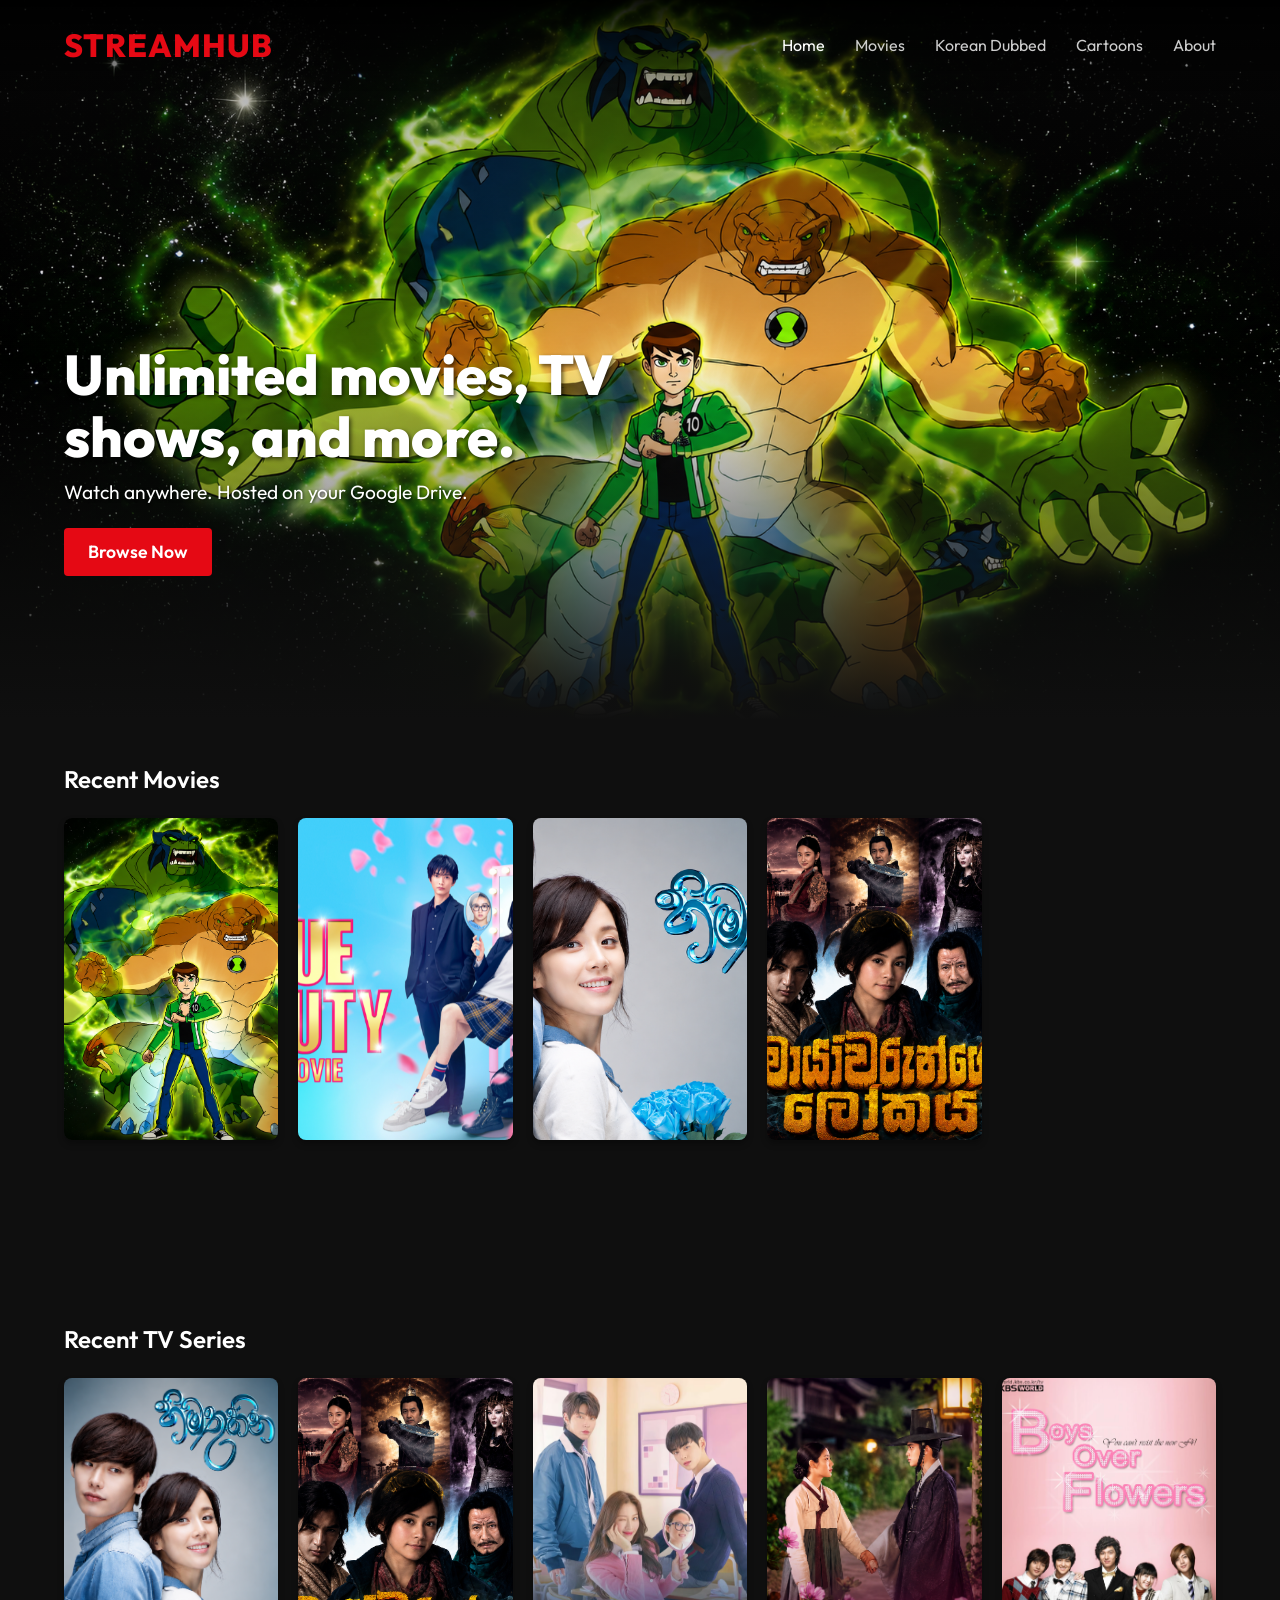
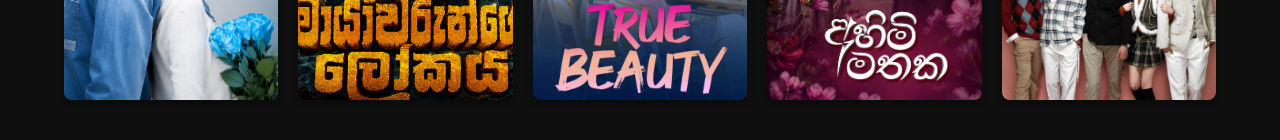
==== index.html @ 18d3a2f1 "first commit" ====
<!DOCTYPE html>
<html lang="en">
<head>
    <meta charset="UTF-8">
    <meta name="viewport" content="width=device-width, initial-scale=1.0">
    <title>StreamHub - Home</title>
    <link rel="stylesheet" href="style.css">
</head>
<body>

    <!-- Navigation Bar -->
    <nav class="navbar">
        <div class="nav-brand">STREAMHUB</div>
        <ul class="nav-links">
            <li><a href="index.html" class="active">Home</a></li>
            <li><a href="movies.html">Movies</a></li>
            <li><a href="tvseries.html">Korean Dubbed</a></li>
            <li><a href="cartoon.html">Cartoons</a></li>
            <li><a href="about.html">About</a></li>
        </ul>
    </nav>

    <!-- Hero Slider Section -->
    <section class="hero">
        <!-- Slider Images -->
        <div class="slide active" style="background-image: url('assets/img01.jpg');"></div>
        <div class="slide" style="background-image: url('assets/tb.jpg');"></div>
        <div class="slide" style="background-image: url('assets/img03.jpg');"></div>
        <div class="slide" style="background-image: url('assets/img04.jpg');"></div>
        <div class="slide" style="background-image: url('assets/ambg.png');"></div>

        <!-- Hero Content -->
        <div class="hero-content">
            <h1 class="hero-title">Unlimited movies, TV shows, and more.</h1>
            <p class="hero-desc">Watch anywhere. Hosted on your Google Drive.</p>
            <a href="movies.html" class="btn-primary">Browse Now</a>
        </div>
    </section>

    <!-- Recent Movies Section -->
    <section class="section">
        <h2 class="section-title">Recent Movies</h2>
        <div class="grid">
            <!-- Movie Card 1 -->
            <div class="card">
                <img src="assets/img01.jpg" alt="Movie 1">
                <div class="card-overlay">
                    <h3 class="card-title">Movie Title 1</h3>
                    <!-- ADD GOOGLE DRIVE LINK HERE: Update the href attribute -->
                    <a href="https://drive.google.com/..." class="btn-play" target="_blank">Play</a>
                </div>
            </div>
            
            <!-- Movie Card 2 -->
            <div class="card">
                <img src="assets/img02.jpg" alt="Movie 2">
                <div class="card-overlay">
                    <h3 class="card-title">Movie Title 2</h3>
                    <!-- ADD GOOGLE DRIVE LINK HERE: Update the href attribute -->
                    <a href="https://drive.google.com/..." class="btn-play" target="_blank">Play</a>
                </div>
            </div>
            
            <!-- Movie Card 3 -->
            <div class="card">
                <img src="assets/img03.jpg" alt="Movie 3">
                <div class="card-overlay">
                    <h3 class="card-title">Movie Title 3</h3>
                    <!-- ADD GOOGLE DRIVE LINK HERE: Update the href attribute -->
                    <a href="https://drive.google.com/..." class="btn-play" target="_blank">Play</a>
                </div>
            </div>

            <!-- Movie Card 4 -->
            <div class="card">
                <img src="assets/img04.jpg" alt="Movie 4">
                <div class="card-overlay">
                    <h3 class="card-title">Movie Title 4</h3>
                    <!-- ADD GOOGLE DRIVE LINK HERE: Update the href attribute -->
                    <a href="https://drive.google.com/..." class="btn-play" target="_blank">Play</a>
                </div>
            </div>
        </div>
    </section>

    <!-- Recent TV Series Section -->
   <!-- TV Series Section -->
    <section class="section page-header">
        <h2 class="section-title">Recent TV Series</h2>
        <div class="grid">

            <!-- TV Series Card -->
            <div class="card">
                <img src="assets/hima.png" alt="TV Series Name">
                <div class="card-overlay">
                    <h3 class="card-title">HIMATHUHINA</h3>
                    <!-- ADD GOOGLE DRIVE LINK HERE: Update the href attribute -->
                    <a href="Episode/ht.html" class="btn-play">Visit</a>
                </div>
            </div>

            <!-- TV Series Card -->
            <div class="card">
                <img src="assets/img04.jpg" alt="TV Series Name">
                <div class="card-overlay">
                    <h3 class="card-title">Mayawarunge Lokaya</h3>
                    <!-- ADD GOOGLE DRIVE LINK HERE: Update the href attribute -->
                    <a href="Episode/ml.html" class="btn-play">Visit</a>
                </div>
            </div>

            <!-- TV Series Card -->
            <div class="card">
                <img src="assets/tb.png" alt="TV Series Name">
                <div class="card-overlay">
                    <h3 class="card-title">True Beauty</h3>
                    <!-- ADD GOOGLE DRIVE LINK HERE: Update the href attribute -->
                    <a href="Episode/tb.html" class="btn-play">Visit</a>
                </div>
            </div>


            <!-- TV Series Card -->
            <div class="card">
                <img src="assets/am.png" alt="TV Series Name">
                <div class="card-overlay">
                    <h3 class="card-title">AHIMI MATHAKA</h3>
                    <!-- ADD GOOGLE DRIVE LINK HERE: Update the href attribute -->
                    <a href="Episode/am.html" class="btn-play">Visit</a>
                </div>
            </div>
            <!-- TV Series Card -->
            <div class="card">
                <img src="assets/bf.png" alt="TV Series Name">
                <div class="card-overlay">
                    <h3 class="card-title">Boys Over Flowers</h3>
                    <!-- ADD GOOGLE DRIVE LINK HERE: Update the href attribute -->
                    <a href="Episode/bf.html" class="btn-play">Visit</a>
                </div>
            </div>

           

            <!-- Add more TV Series Cards here following the same structure -->

        </div>
    </section>

    <script src="script.js"></script>
</body>
</html>
---- style.css ----
@import url('https://fonts.googleapis.com/css2?family=Outfit:wght@300;400;600;800&display=swap');

:root {
  --primary-color: #E50914;
  /* Netflix Red */
  --primary-hover: #F40612;
  --bg-color: #0F0F0F;
  /* Deep dark background */
  --surface-color: #1A1A1A;
  /* Slightly lighter dark */
  --text-color: #FFFFFF;
  --text-muted: #B3B3B3;
  --transition: all 0.3s cubic-bezier(0.25, 0.46, 0.45, 0.94);
}

* {
  margin: 0;
  padding: 0;
  box-sizing: border-box;
}

body {
  font-family: 'Outfit', sans-serif;
  background-color: var(--bg-color);
  color: var(--text-color);
  line-height: 1.6;
  overflow-x: hidden;
}

a {
  text-decoration: none;
  color: var(--text-color);
  transition: var(--transition);
}

ul {
  list-style: none;
}

/* Navbar */
.navbar {
  position: fixed;
  top: 0;
  left: 0;
  width: 100%;
  display: flex;
  justify-content: space-between;
  align-items: center;
  padding: 20px 5%;
  background: linear-gradient(to bottom, rgba(0, 0, 0, 0.9) 0%, rgba(0, 0, 0, 0) 100%);
  z-index: 1000;
  transition: background-color 0.3s ease;
}

.navbar.scrolled {
  background-color: #000000;
  box-shadow: 0 2px 10px rgba(0, 0, 0, 0.5);
}

.nav-brand {
  font-size: 2rem;
  font-weight: 800;
  color: var(--primary-color);
  letter-spacing: 1px;
}

.nav-links {
  display: flex;
  gap: 30px;
}

.nav-links li a {
  font-size: 1rem;
  font-weight: 400;
  opacity: 0.8;
}

.nav-links li a:hover,
.nav-links li a.active {
  opacity: 1;
  color: var(--text-color);
  text-shadow: 0 0 10px rgba(255, 255, 255, 0.3);
}

/* Slider / Hero Section */
.hero {
  position: relative;
  height: 80vh;
  width: 100%;
  overflow: hidden;
}

.slide {
  position: absolute;
  top: 0;
  left: 0;
  width: 100%;
  height: 100%;
  opacity: 0;
  transition: opacity 1s ease-in-out;
  background-size: cover;
  background-position: center;
}

.slide.active {
  opacity: 1;
}

.slide::after {
  content: '';
  position: absolute;
  top: 0;
  left: 0;
  width: 100%;
  height: 100%;
  background: linear-gradient(to top, var(--bg-color) 0%, rgba(15, 15, 15, 0) 50%, rgba(15, 15, 15, 0.4) 100%);
}

.hero-content {
  position: absolute;
  bottom: 20%;
  left: 5%;
  z-index: 10;
  max-width: 600px;
}

.hero-title {
  font-size: 3.5rem;
  font-weight: 800;
  margin-bottom: 10px;
  line-height: 1.1;
  text-shadow: 2px 2px 4px rgba(0, 0, 0, 0.6);
}

.hero-desc {
  font-size: 1.2rem;
  color: var(--text-color);
  margin-bottom: 20px;
  text-shadow: 1px 1px 3px rgba(0, 0, 0, 0.6);
}

.btn-primary {
  display: inline-block;
  background-color: var(--primary-color);
  color: white;
  padding: 10px 24px;
  font-size: 1.1rem;
  font-weight: 600;
  border-radius: 4px;
  border: none;
  cursor: pointer;
  transition: var(--transition);
}

.btn-primary:hover {
  background-color: var(--primary-hover);
  transform: scale(1.05);
}

/* Content Sections */
.section {
  padding: 40px 5%;
}

.section-title {
  font-size: 1.5rem;
  font-weight: 600;
  margin-bottom: 20px;
}

/* Cards Grid */
.grid {
  display: grid;
  grid-template-columns: repeat(auto-fill, minmax(200px, 1fr));
  gap: 20px;
}

.card {
  position: relative;
  border-radius: 8px;
  overflow: hidden;
  aspect-ratio: 2 / 3;
  cursor: pointer;
  transition: var(--transition);
  background-color: var(--surface-color);
  box-shadow: 0 4px 6px rgba(0, 0, 0, 0.3);
}

.card img {
  width: 100%;
  height: 100%;
  object-fit: cover;
  transition: transform 0.5s ease;
}

.card-overlay {
  position: absolute;
  top: 0;
  left: 0;
  width: 100%;
  height: 100%;
  background: rgba(0, 0, 0, 0.7);
  display: flex;
  flex-direction: column;
  justify-content: center;
  align-items: center;
  opacity: 0;
  transition: var(--transition);
  padding: 20px;
  text-align: center;
}

.card:hover {
  transform: scale(1.05) translateY(-5px);
  z-index: 2;
  box-shadow: 0 10px 20px rgba(0, 0, 0, 0.6);
}

.card:hover img {
  transform: scale(1.1);
}

.card:hover .card-overlay {
  opacity: 1;
}

.card-title {
  font-size: 1.2rem;
  font-weight: 800;
  margin-bottom: 15px;
}

.btn-play {
  background-color: rgba(255, 255, 255, 0.2);
  border: 1px solid white;
  color: white;
  padding: 8px 20px;
  border-radius: 20px;
  font-weight: 600;
  backdrop-filter: blur(5px);
}

.btn-play:hover {
  background-color: white;
  color: black;
}

/* About Page Specific */
.about-container {
  max-width: 800px;
  margin: 120px auto 50px;
  padding: 40px;
  background-color: var(--surface-color);
  border-radius: 12px;
  box-shadow: 0 10px 30px rgba(0, 0, 0, 0.5);
  text-align: center;
}

.about-title {
  font-size: 2.5rem;
  color: var(--primary-color);
  margin-bottom: 20px;
}

.about-text {
  font-size: 1.1rem;
  color: var(--text-muted);
  line-height: 1.8;
  margin-bottom: 20px;
}

/* Page Header Margin */
.page-header {
  margin-top: 100px;
}

/* Episode List (Glassmorphism) */
.glass-bg {
  background-image: url('assets/img03.jpg');
  background-size: cover;
  background-position: center;
  background-attachment: fixed;
  min-height: 100vh;
}

.episode-container {
  max-width: 800px;
  margin: 100px auto 50px;
  padding: 30px;
  background: rgba(26, 26, 26, 0.4);
  backdrop-filter: blur(15px);
  -webkit-backdrop-filter: blur(15px);
  border: 1px solid rgba(255, 255, 255, 0.1);
  border-radius: 15px;
  box-shadow: 0 8px 32px 0 rgba(0, 0, 0, 0.37);
}

.episode-header {
  text-align: center;
  margin-bottom: 30px;
  color: white;
  font-size: 2rem;
  font-weight: 800;
  text-shadow: 2px 2px 4px rgba(0, 0, 0, 0.8);
}

.episode-list {
  display: flex;
  flex-direction: column;
  gap: 15px;
}

.episode-item {
  display: flex;
  justify-content: space-between;
  align-items: center;
  padding: 15px 25px;
  background: rgba(255, 255, 255, 0.05);
  border-radius: 10px;
  transition: var(--transition);
  border: 1px solid rgba(255, 255, 255, 0.05);
}

.episode-item:hover {
  background: rgba(255, 255, 255, 0.1);
  transform: translateY(-2px);
  border: 1px solid rgba(255, 255, 255, 0.2);
}

.episode-title {
  font-size: 1.2rem;
  font-weight: 600;
}

.episode-number {
  color: var(--primary-color);
  font-weight: 800;
  margin-right: 15px;
}

.btn-episode-play {
  background-color: var(--primary-color);
  color: white;
  padding: 8px 20px;
  border-radius: 20px;
  font-weight: 600;
  font-size: 0.9rem;
}

.btn-episode-play:hover {
  background-color: var(--primary-hover);
  transform: scale(1.05);
}

/* Responsive */
@media (max-width: 768px) {
  .nav-links {
    display: none;
    /* In a real app we would add a hamburger menu */
  }

  .hero-title {
    font-size: 2.5rem;
  }

  .grid {
    grid-template-columns: repeat(auto-fill, minmax(150px, 1fr));
  }
}



.ml-bg {
  background-image: url('assets/img04.jpg');
  background-size: cover;
  background-position: center;
  background-attachment: fixed;
  min-height: 100vh;
}

.tb-bg {
  background-image: url('assets/tb.jpg');
  background-size: cover;
  background-position: center;
  background-attachment: fixed;
  min-height: 100vh;
}


.am-bg {
  background-image: url('assets/ambg.png');
  background-size: cover;
  background-position: center;
  background-attachment: fixed;
  min-height: 100vh;
}

.bf-bg {
  background-image: url('assets/bfbg.png');
  background-size: cover;
  background-position: center;
  background-attachment: fixed;
  min-height: 100vh;
}
.ben-bg {
  background-image: url('assets/img01.jpg');
  background-size: cover;
  background-position: center;
  background-attachment: fixed;
  min-height: 100vh;
}
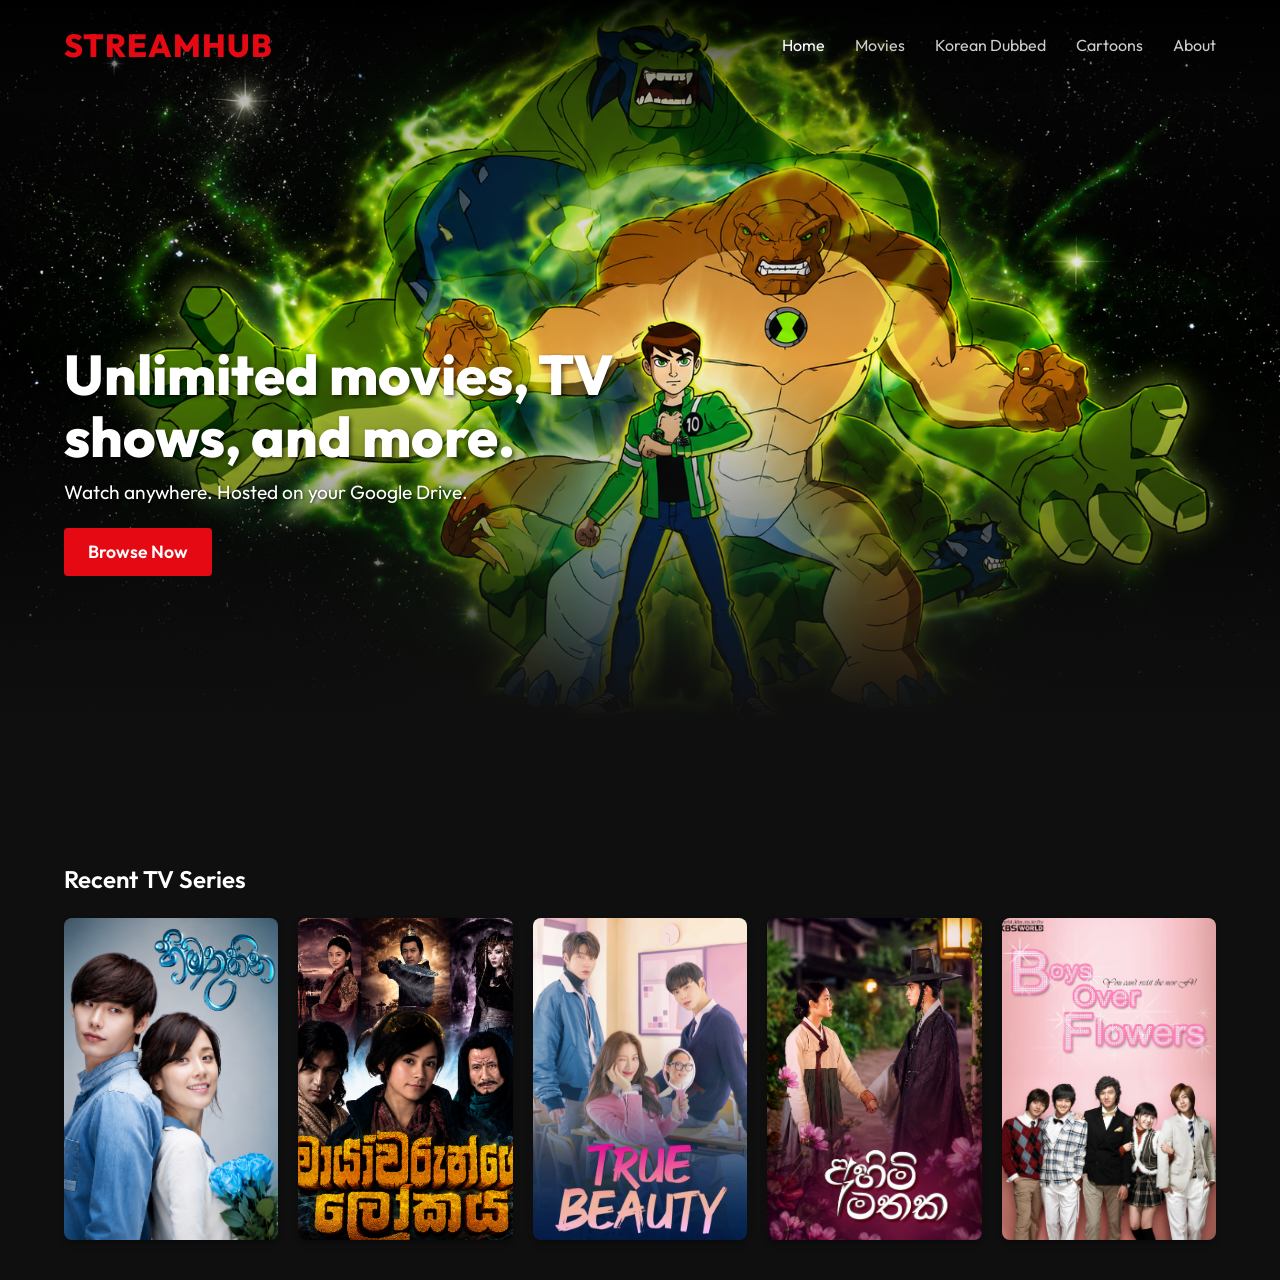
==== commit 6d22a363: "recent movies removed" ====
--- a/index.html
+++ b/index.html
@@ -37,51 +37,23 @@
         </div>
     </section>
 
-    <!-- Recent Movies Section -->
+    <!-- Recent Movies Section 
     <section class="section">
         <h2 class="section-title">Recent Movies</h2>
         <div class="grid">
-            <!-- Movie Card 1 -->
+            <!-- Movie Card 1 
             <div class="card">
                 <img src="assets/img01.jpg" alt="Movie 1">
                 <div class="card-overlay">
                     <h3 class="card-title">Movie Title 1</h3>
-                    <!-- ADD GOOGLE DRIVE LINK HERE: Update the href attribute -->
+                    <!-- ADD GOOGLE DRIVE LINK HERE: Update the href attribute 
                     <a href="https://drive.google.com/..." class="btn-play" target="_blank">Play</a>
                 </div>
             </div>
             
-            <!-- Movie Card 2 -->
-            <div class="card">
-                <img src="assets/img02.jpg" alt="Movie 2">
-                <div class="card-overlay">
-                    <h3 class="card-title">Movie Title 2</h3>
-                    <!-- ADD GOOGLE DRIVE LINK HERE: Update the href attribute -->
-                    <a href="https://drive.google.com/..." class="btn-play" target="_blank">Play</a>
-                </div>
-            </div>
-            
-            <!-- Movie Card 3 -->
-            <div class="card">
-                <img src="assets/img03.jpg" alt="Movie 3">
-                <div class="card-overlay">
-                    <h3 class="card-title">Movie Title 3</h3>
-                    <!-- ADD GOOGLE DRIVE LINK HERE: Update the href attribute -->
-                    <a href="https://drive.google.com/..." class="btn-play" target="_blank">Play</a>
-                </div>
-            </div>
-
-            <!-- Movie Card 4 -->
-            <div class="card">
-                <img src="assets/img04.jpg" alt="Movie 4">
-                <div class="card-overlay">
-                    <h3 class="card-title">Movie Title 4</h3>
-                    <!-- ADD GOOGLE DRIVE LINK HERE: Update the href attribute -->
-                    <a href="https://drive.google.com/..." class="btn-play" target="_blank">Play</a>
-                </div>
-            </div>
-        </div>
-    </section>
+        
+    </section>  -->
+    
 
     <!-- Recent TV Series Section -->
    <!-- TV Series Section -->
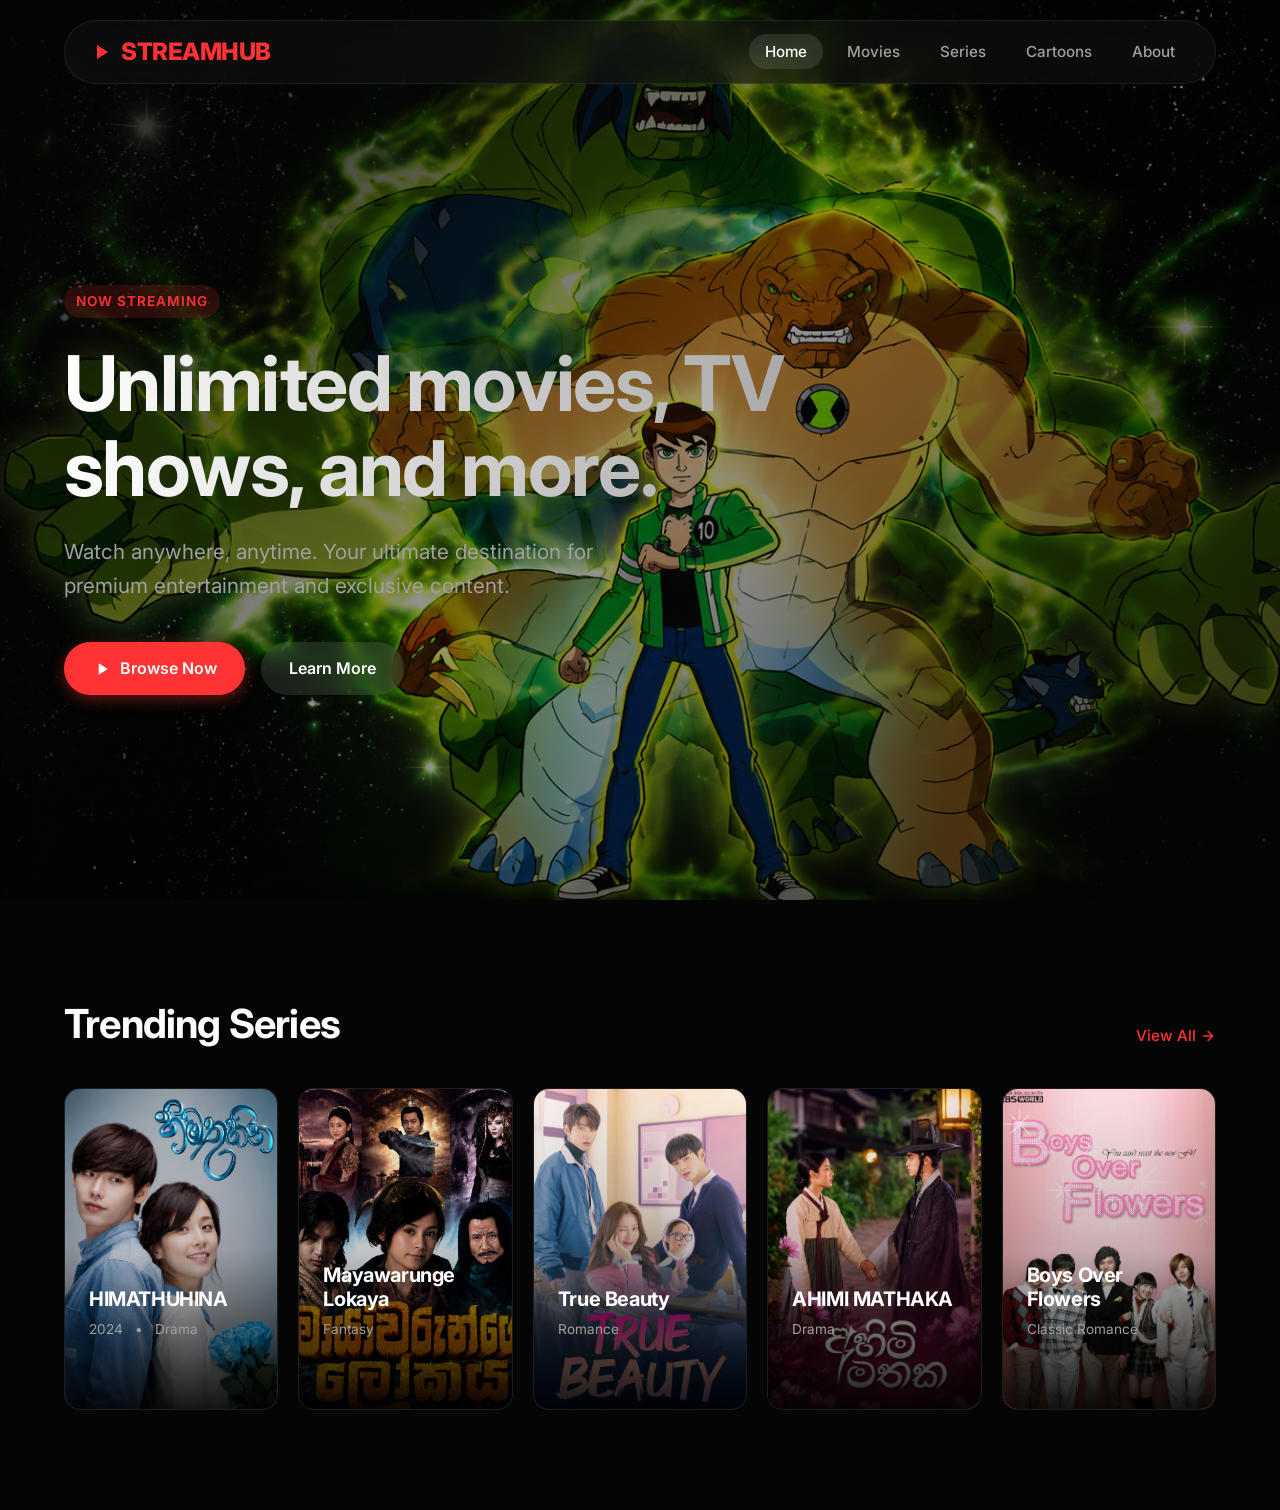
==== commit 73e7aa4e: "make mordern" ====
--- a/index.html
+++ b/index.html
@@ -3,120 +3,158 @@
 <head>
     <meta charset="UTF-8">
     <meta name="viewport" content="width=device-width, initial-scale=1.0">
-    <title>StreamHub - Home</title>
+    <title>StreamHub - Premium Streaming</title>
     <link rel="stylesheet" href="style.css">
 </head>
 <body>
 
     <!-- Navigation Bar -->
-    <nav class="navbar">
-        <div class="nav-brand">STREAMHUB</div>
-        <ul class="nav-links">
-            <li><a href="index.html" class="active">Home</a></li>
-            <li><a href="movies.html">Movies</a></li>
-            <li><a href="tvseries.html">Korean Dubbed</a></li>
-            <li><a href="cartoon.html">Cartoons</a></li>
-            <li><a href="about.html">About</a></li>
-        </ul>
-    </nav>
+    <header>
+        <nav class="navbar glass">
+            <div class="nav-brand">
+                <svg width="24" height="24" viewBox="0 0 24 24" fill="var(--primary-color)" xmlns="http://www.w3.org/2000/svg">
+                    <path d="M8 5V19L19 12L8 5Z" />
+                </svg>
+                STREAMHUB
+            </div>
 
-    <!-- Hero Slider Section -->
-    <section class="hero">
-        <!-- Slider Images -->
-        <div class="slide active" style="background-image: url('assets/img01.jpg');"></div>
-        <div class="slide" style="background-image: url('assets/tb.jpg');"></div>
-        <div class="slide" style="background-image: url('assets/img03.jpg');"></div>
-        <div class="slide" style="background-image: url('assets/img04.jpg');"></div>
-        <div class="slide" style="background-image: url('assets/ambg.png');"></div>
+            <div class="menu-toggle" id="menu-toggle">
+                <div class="hamburger"></div>
+            </div>
 
-        <!-- Hero Content -->
-        <div class="hero-content">
-            <h1 class="hero-title">Unlimited movies, TV shows, and more.</h1>
-            <p class="hero-desc">Watch anywhere. Hosted on your Google Drive.</p>
-            <a href="movies.html" class="btn-primary">Browse Now</a>
-        </div>
-    </section>
+            <ul class="nav-links" id="nav-links">
+                <li><a href="index.html" class="active">Home</a></li>
+                <li><a href="movies.html">Movies</a></li>
+                <li><a href="tvseries.html">Series</a></li>
+                <li><a href="cartoon.html">Cartoons</a></li>
+                <li><a href="about.html">About</a></li>
+            </ul>
+        </nav>
+    </header>
 
-    <!-- Recent Movies Section 
-    <section class="section">
-        <h2 class="section-title">Recent Movies</h2>
-        <div class="grid">
-            <!-- Movie Card 1 
-            <div class="card">
-                <img src="assets/img01.jpg" alt="Movie 1">
-                <div class="card-overlay">
-                    <h3 class="card-title">Movie Title 1</h3>
-                    <!-- ADD GOOGLE DRIVE LINK HERE: Update the href attribute 
-                    <a href="https://drive.google.com/..." class="btn-play" target="_blank">Play</a>
+    <main>
+        <!-- Hero Slider Section -->
+        <section class="hero">
+            <div class="hero-slider">
+                <!-- Slider Images -->
+                <div class="slide active" style="background-image: url('assets/img01.jpg');"></div>
+                <div class="slide" style="background-image: url('assets/tb.jpg');"></div>
+                <div class="slide" style="background-image: url('assets/img03.jpg');"></div>
+                <div class="slide" style="background-image: url('assets/img04.jpg');"></div>
+                <div class="slide" style="background-image: url('assets/ambg.png');"></div>
+            </div>
+            
+            <div class="hero-overlay"></div>
+
+            <!-- Hero Content -->
+            <div class="hero-content" data-animate="fade-up">
+                <span class="hero-tag">Now Streaming</span>
+                <h1 class="hero-title">Unlimited movies, TV shows, and more.</h1>
+                <p class="hero-desc">Watch anywhere, anytime. Your ultimate destination for premium entertainment and exclusive content.</p>
+                <div class="hero-actions">
+                    <a href="movies.html" class="btn btn-primary">
+                        <svg width="20" height="20" viewBox="0 0 24 24" fill="white" style="margin-right: 8px;">
+                            <path d="M8 5V19L19 12L8 5Z" />
+                        </svg>
+                        Browse Now
+                    </a>
+                    <a href="about.html" class="btn btn-secondary">Learn More</a>
                 </div>
             </div>
+        </section>
+
+        <!-- Recent TV Series Section -->
+        <section class="section" id="recent-series">
+            <div class="section-header" data-animate="fade-up">
+                <h2 class="section-title">Trending Series</h2>
+                <a href="tvseries.html" class="section-link">View All <svg width="16" height="16" viewBox="0 0 24 24" fill="none" stroke="currentColor" stroke-width="2" stroke-linecap="round" stroke-linejoin="round"><path d="M5 12h14M12 5l7 7-7 7"/></svg></a>
+            </div>
             
-        
-    </section>  -->
-    
+            <div class="bento-grid">
+                <!-- TV Series Card 1 -->
+                <article class="card" data-animate="fade-up">
+                    <img src="assets/hima.png" alt="HIMATHUHINA" loading="lazy">
+                    <div class="card-overlay">
+                        <div class="card-content">
+                            <h3 class="card-title">HIMATHUHINA</h3>
+                            <div class="card-meta">
+                                <span>2024</span>
+                                <span>•</span>
+                                <span>Drama</span>
+                            </div>
+                        </div>
+                        <a href="Episode/ht.html" class="btn-play-icon" aria-label="Play HIMATHUHINA">
+                            <svg viewBox="0 0 24 24"><path d="M8 5V19L19 12L8 5Z"/></svg>
+                        </a>
+                    </div>
+                </article>
 
-    <!-- Recent TV Series Section -->
-   <!-- TV Series Section -->
-    <section class="section page-header">
-        <h2 class="section-title">Recent TV Series</h2>
-        <div class="grid">
+                <!-- TV Series Card 2 -->
+                <article class="card delay-100" data-animate="fade-up">
+                    <img src="assets/img04.jpg" alt="Mayawarunge Lokaya" loading="lazy">
+                    <div class="card-overlay">
+                        <div class="card-content">
+                            <h3 class="card-title">Mayawarunge Lokaya</h3>
+                            <div class="card-meta">
+                                <span>Fantasy</span>
+                            </div>
+                        </div>
+                        <a href="Episode/ml.html" class="btn-play-icon" aria-label="Play Mayawarunge Lokaya">
+                            <svg viewBox="0 0 24 24"><path d="M8 5V19L19 12L8 5Z"/></svg>
+                        </a>
+                    </div>
+                </article>
 
-            <!-- TV Series Card -->
-            <div class="card">
-                <img src="assets/hima.png" alt="TV Series Name">
-                <div class="card-overlay">
-                    <h3 class="card-title">HIMATHUHINA</h3>
-                    <!-- ADD GOOGLE DRIVE LINK HERE: Update the href attribute -->
-                    <a href="Episode/ht.html" class="btn-play">Visit</a>
-                </div>
+                <!-- TV Series Card 3 -->
+                <article class="card delay-200" data-animate="fade-up">
+                    <img src="assets/tb.png" alt="True Beauty" loading="lazy">
+                    <div class="card-overlay">
+                        <div class="card-content">
+                            <h3 class="card-title">True Beauty</h3>
+                            <div class="card-meta">
+                                <span>Romance</span>
+                            </div>
+                        </div>
+                        <a href="Episode/tb.html" class="btn-play-icon" aria-label="Play True Beauty">
+                            <svg viewBox="0 0 24 24"><path d="M8 5V19L19 12L8 5Z"/></svg>
+                        </a>
+                    </div>
+                </article>
+
+                <!-- TV Series Card 4 -->
+                <article class="card" data-animate="fade-up">
+                    <img src="assets/am.png" alt="AHIMI MATHAKA" loading="lazy">
+                    <div class="card-overlay">
+                        <div class="card-content">
+                            <h3 class="card-title">AHIMI MATHAKA</h3>
+                            <div class="card-meta">
+                                <span>Drama</span>
+                            </div>
+                        </div>
+                        <a href="Episode/am.html" class="btn-play-icon" aria-label="Play AHIMI MATHAKA">
+                            <svg viewBox="0 0 24 24"><path d="M8 5V19L19 12L8 5Z"/></svg>
+                        </a>
+                    </div>
+                </article>
+                
+                <!-- TV Series Card 5 -->
+                <article class="card delay-100" data-animate="fade-up">
+                    <img src="assets/bf.png" alt="Boys Over Flowers" loading="lazy">
+                    <div class="card-overlay">
+                        <div class="card-content">
+                            <h3 class="card-title">Boys Over Flowers</h3>
+                            <div class="card-meta">
+                                <span>Classic Romance</span>
+                            </div>
+                        </div>
+                        <a href="Episode/bf.html" class="btn-play-icon" aria-label="Play Boys Over Flowers">
+                            <svg viewBox="0 0 24 24"><path d="M8 5V19L19 12L8 5Z"/></svg>
+                        </a>
+                    </div>
+                </article>
             </div>
-
-            <!-- TV Series Card -->
-            <div class="card">
-                <img src="assets/img04.jpg" alt="TV Series Name">
-                <div class="card-overlay">
-                    <h3 class="card-title">Mayawarunge Lokaya</h3>
-                    <!-- ADD GOOGLE DRIVE LINK HERE: Update the href attribute -->
-                    <a href="Episode/ml.html" class="btn-play">Visit</a>
-                </div>
-            </div>
-
-            <!-- TV Series Card -->
-            <div class="card">
-                <img src="assets/tb.png" alt="TV Series Name">
-                <div class="card-overlay">
-                    <h3 class="card-title">True Beauty</h3>
-                    <!-- ADD GOOGLE DRIVE LINK HERE: Update the href attribute -->
-                    <a href="Episode/tb.html" class="btn-play">Visit</a>
-                </div>
-            </div>
-
-
-            <!-- TV Series Card -->
-            <div class="card">
-                <img src="assets/am.png" alt="TV Series Name">
-                <div class="card-overlay">
-                    <h3 class="card-title">AHIMI MATHAKA</h3>
-                    <!-- ADD GOOGLE DRIVE LINK HERE: Update the href attribute -->
-                    <a href="Episode/am.html" class="btn-play">Visit</a>
-                </div>
-            </div>
-            <!-- TV Series Card -->
-            <div class="card">
-                <img src="assets/bf.png" alt="TV Series Name">
-                <div class="card-overlay">
-                    <h3 class="card-title">Boys Over Flowers</h3>
-                    <!-- ADD GOOGLE DRIVE LINK HERE: Update the href attribute -->
-                    <a href="Episode/bf.html" class="btn-play">Visit</a>
-                </div>
-            </div>
-
-           
-
-            <!-- Add more TV Series Cards here following the same structure -->
-
-        </div>
-    </section>
+        </section>
+    </main>
 
     <script src="script.js"></script>
 </body>
--- a/style.css
+++ b/style.css
@@ -1,411 +1,641 @@
-@import url('https://fonts.googleapis.com/css2?family=Outfit:wght@300;400;600;800&display=swap');
+@import url('https://fonts.googleapis.com/css2?family=Inter:wght@300;400;500;600;700;800&display=swap');
 
 :root {
-  --primary-color: #E50914;
-  /* Netflix Red */
-  --primary-hover: #F40612;
-  --bg-color: #0F0F0F;
-  /* Deep dark background */
-  --surface-color: #1A1A1A;
-  /* Slightly lighter dark */
-  --text-color: #FFFFFF;
-  --text-muted: #B3B3B3;
-  --transition: all 0.3s cubic-bezier(0.25, 0.46, 0.45, 0.94);
-}
-
+  /* Modern Color Palette */
+  --bg-color: #050505; /* Deep black */
+  --surface-color: #121212;
+  --surface-color-light: #1e1e1e;
+  --primary-color: #ff3333; /* Vibrant Red */
+  --primary-glow: rgba(255, 51, 51, 0.4);
+  --text-primary: #ffffff;
+  --text-secondary: #a0a0a0;
+  
+  /* Radii */
+  --radius-sm: 8px;
+  --radius-md: 16px;
+  --radius-lg: 24px;
+  --radius-pill: 9999px;
+
+  /* Transitions */
+  --transition-fast: 200ms cubic-bezier(0.4, 0, 0.2, 1);
+  --transition-normal: 300ms cubic-bezier(0.4, 0, 0.2, 1);
+  --transition-slow: 500ms cubic-bezier(0.4, 0, 0.2, 1);
+  
+  /* Z-index */
+  --z-nav: 1000;
+  --z-modal: 2000;
+}
+
+/* Reset & Base Styles */
 * {
   margin: 0;
   padding: 0;
   box-sizing: border-box;
 }
 
+html {
+  scroll-behavior: smooth;
+}
+
 body {
-  font-family: 'Outfit', sans-serif;
+  font-family: 'Inter', sans-serif;
   background-color: var(--bg-color);
-  color: var(--text-color);
+  color: var(--text-primary);
   line-height: 1.6;
   overflow-x: hidden;
+  -webkit-font-smoothing: antialiased;
+  -moz-osx-font-smoothing: grayscale;
 }
 
 a {
   text-decoration: none;
-  color: var(--text-color);
-  transition: var(--transition);
+  color: inherit;
 }
 
 ul {
   list-style: none;
+}
+
+img {
+  max-width: 100%;
+  display: block;
+}
+
+/* Typography */
+h1, h2, h3, h4, h5, h6 {
+  line-height: 1.2;
+  font-weight: 700;
+  letter-spacing: -0.02em;
+}
+
+/* Glassmorphism Utilities */
+.glass {
+  background: rgba(18, 18, 18, 0.6);
+  backdrop-filter: blur(16px);
+  -webkit-backdrop-filter: blur(16px);
+  border: 1px solid rgba(255, 255, 255, 0.08);
 }
 
 /* Navbar */
 .navbar {
   position: fixed;
-  top: 0;
-  left: 0;
-  width: 100%;
+  top: 20px;
+  left: 50%;
+  transform: translateX(-50%);
+  width: 90%;
+  max-width: 1200px;
   display: flex;
   justify-content: space-between;
   align-items: center;
-  padding: 20px 5%;
-  background: linear-gradient(to bottom, rgba(0, 0, 0, 0.9) 0%, rgba(0, 0, 0, 0) 100%);
-  z-index: 1000;
-  transition: background-color 0.3s ease;
+  padding: 12px 24px;
+  border-radius: var(--radius-pill);
+  z-index: var(--z-nav);
+  transition: var(--transition-normal);
+  /* Initial state is glass */
 }
 
 .navbar.scrolled {
-  background-color: #000000;
-  box-shadow: 0 2px 10px rgba(0, 0, 0, 0.5);
+  top: 10px;
+  width: 95%;
+  background: rgba(10, 10, 10, 0.85);
+  box-shadow: 0 10px 30px rgba(0, 0, 0, 0.5);
 }
 
 .nav-brand {
-  font-size: 2rem;
+  font-size: 1.5rem;
   font-weight: 800;
   color: var(--primary-color);
-  letter-spacing: 1px;
+  letter-spacing: -0.5px;
+  display: flex;
+  align-items: center;
+  gap: 8px;
 }
 
 .nav-links {
   display: flex;
-  gap: 30px;
+  gap: 8px;
 }
 
 .nav-links li a {
-  font-size: 1rem;
-  font-weight: 400;
-  opacity: 0.8;
+  font-size: 0.95rem;
+  font-weight: 500;
+  color: var(--text-secondary);
+  padding: 8px 16px;
+  border-radius: var(--radius-pill);
+  transition: var(--transition-fast);
 }
 
 .nav-links li a:hover,
 .nav-links li a.active {
-  opacity: 1;
-  color: var(--text-color);
-  text-shadow: 0 0 10px rgba(255, 255, 255, 0.3);
-}
-
-/* Slider / Hero Section */
+  color: var(--text-primary);
+  background: rgba(255, 255, 255, 0.1);
+}
+
+.menu-toggle {
+  display: none;
+  width: 48px;
+  height: 48px;
+  align-items: center;
+  justify-content: center;
+  cursor: pointer;
+  z-index: calc(var(--z-nav) + 1);
+}
+
+.hamburger {
+  width: 24px;
+  height: 2px;
+  background: var(--text-primary);
+  position: relative;
+  transition: var(--transition-normal);
+}
+
+.hamburger::before,
+.hamburger::after {
+  content: '';
+  position: absolute;
+  width: 100%;
+  height: 100%;
+  background: var(--text-primary);
+  left: 0;
+  transition: var(--transition-normal);
+}
+
+.hamburger::before { top: -8px; }
+.hamburger::after { top: 8px; }
+
+.menu-toggle.active .hamburger { background: transparent; }
+.menu-toggle.active .hamburger::before { top: 0; transform: rotate(45deg); }
+.menu-toggle.active .hamburger::after { top: 0; transform: rotate(-45deg); }
+
+/* Buttons */
+.btn {
+  display: inline-flex;
+  align-items: center;
+  justify-content: center;
+  padding: 14px 28px;
+  font-size: 1rem;
+  font-weight: 600;
+  border-radius: var(--radius-pill);
+  transition: var(--transition-normal);
+  cursor: pointer;
+  border: none;
+}
+
+.btn-primary {
+  background-color: var(--primary-color);
+  color: white;
+  box-shadow: 0 4px 15px var(--primary-glow);
+}
+
+.btn-primary:hover {
+  background-color: #ff4d4d;
+  box-shadow: 0 6px 20px var(--primary-glow);
+  transform: translateY(-2px);
+}
+
+.btn-secondary {
+  background-color: rgba(255, 255, 255, 0.1);
+  color: white;
+  backdrop-filter: blur(10px);
+}
+
+.btn-secondary:hover {
+  background-color: rgba(255, 255, 255, 0.2);
+  transform: translateY(-2px);
+}
+
+/* Hero Section */
 .hero {
   position: relative;
-  height: 80vh;
-  width: 100%;
+  min-height: 100vh;
+  display: flex;
+  align-items: center;
+  padding: 0 5%;
   overflow: hidden;
 }
 
-.slide {
+.hero-slider {
   position: absolute;
   top: 0;
   left: 0;
   width: 100%;
   height: 100%;
+  z-index: -1;
+}
+
+.slide {
+  position: absolute;
+  inset: 0;
   opacity: 0;
-  transition: opacity 1s ease-in-out;
+  transition: opacity 1.5s ease-in-out;
   background-size: cover;
   background-position: center;
 }
 
-.slide.active {
-  opacity: 1;
-}
-
-.slide::after {
-  content: '';
+.slide.active { opacity: 1; }
+
+.hero-overlay {
   position: absolute;
-  top: 0;
-  left: 0;
-  width: 100%;
-  height: 100%;
-  background: linear-gradient(to top, var(--bg-color) 0%, rgba(15, 15, 15, 0) 50%, rgba(15, 15, 15, 0.4) 100%);
+  inset: 0;
+  background: linear-gradient(135deg, rgba(5, 5, 5, 0.95) 0%, rgba(5, 5, 5, 0.4) 50%, rgba(5, 5, 5, 0.8) 100%);
 }
 
 .hero-content {
-  position: absolute;
-  bottom: 20%;
-  left: 5%;
+  position: relative;
+  max-width: 800px;
   z-index: 10;
+  margin-top: 80px;
+}
+
+.hero-tag {
+  display: inline-block;
+  padding: 6px 12px;
+  background: rgba(255, 51, 51, 0.15);
+  color: var(--primary-color);
+  border-radius: var(--radius-pill);
+  font-size: 0.85rem;
+  font-weight: 600;
+  text-transform: uppercase;
+  letter-spacing: 1px;
+  margin-bottom: 24px;
+}
+
+.hero-title {
+  font-size: clamp(3rem, 6vw, 5.5rem); /* Fluid typography */
+  line-height: 1.1;
+  margin-bottom: 24px;
+  background: linear-gradient(to right, #fff, #a0a0a0);
+  -webkit-background-clip: text;
+  -webkit-text-fill-color: transparent;
+}
+
+.hero-desc {
+  font-size: clamp(1.1rem, 2vw, 1.3rem);
+  color: var(--text-secondary);
+  margin-bottom: 40px;
   max-width: 600px;
 }
 
-.hero-title {
-  font-size: 3.5rem;
-  font-weight: 800;
-  margin-bottom: 10px;
-  line-height: 1.1;
-  text-shadow: 2px 2px 4px rgba(0, 0, 0, 0.6);
-}
-
-.hero-desc {
-  font-size: 1.2rem;
-  color: var(--text-color);
-  margin-bottom: 20px;
-  text-shadow: 1px 1px 3px rgba(0, 0, 0, 0.6);
-}
-
-.btn-primary {
-  display: inline-block;
-  background-color: var(--primary-color);
-  color: white;
-  padding: 10px 24px;
-  font-size: 1.1rem;
-  font-weight: 600;
-  border-radius: 4px;
-  border: none;
-  cursor: pointer;
-  transition: var(--transition);
-}
-
-.btn-primary:hover {
-  background-color: var(--primary-hover);
-  transform: scale(1.05);
-}
-
-/* Content Sections */
+.hero-actions {
+  display: flex;
+  gap: 16px;
+}
+
+/* Sections */
 .section {
-  padding: 40px 5%;
+  padding: 100px 5%;
+}
+
+.page-header {
+  padding-top: 150px;
+  padding-bottom: 40px;
+}
+
+.section-header {
+  display: flex;
+  justify-content: space-between;
+  align-items: flex-end;
+  margin-bottom: 40px;
 }
 
 .section-title {
-  font-size: 1.5rem;
-  font-weight: 600;
-  margin-bottom: 20px;
-}
-
-/* Cards Grid */
-.grid {
+  font-size: clamp(2rem, 4vw, 2.5rem);
+  font-weight: 700;
+}
+
+.section-link {
+  color: var(--primary-color);
+  font-weight: 500;
+  font-size: 0.95rem;
+  display: flex;
+  align-items: center;
+  gap: 4px;
+}
+
+.section-link:hover {
+  text-decoration: underline;
+}
+
+/* Bento Grid System */
+.bento-grid {
   display: grid;
   grid-template-columns: repeat(auto-fill, minmax(200px, 1fr));
   gap: 20px;
 }
 
+/* Cards */
 .card {
   position: relative;
-  border-radius: 8px;
+  border-radius: var(--radius-md);
   overflow: hidden;
+  background-color: var(--surface-color);
+  transition: var(--transition-normal);
+  cursor: pointer;
+  width: 100%;
   aspect-ratio: 2 / 3;
-  cursor: pointer;
-  transition: var(--transition);
-  background-color: var(--surface-color);
-  box-shadow: 0 4px 6px rgba(0, 0, 0, 0.3);
+  border: 1px solid rgba(255, 255, 255, 0.05);
 }
 
 .card img {
   width: 100%;
   height: 100%;
   object-fit: cover;
-  transition: transform 0.5s ease;
+  transition: transform var(--transition-slow);
 }
 
 .card-overlay {
   position: absolute;
-  top: 0;
-  left: 0;
-  width: 100%;
-  height: 100%;
-  background: rgba(0, 0, 0, 0.7);
+  inset: 0;
+  background: linear-gradient(to top, rgba(0, 0, 0, 0.9) 0%, rgba(0, 0, 0, 0.2) 50%, transparent 100%);
   display: flex;
   flex-direction: column;
+  justify-content: flex-end;
+  padding: 24px;
+  transition: var(--transition-normal);
+}
+
+.card-content {
+  transform: translateY(20px);
+  transition: var(--transition-normal);
+}
+
+.card-title {
+  font-size: 1.25rem;
+  font-weight: 700;
+  margin-bottom: 8px;
+}
+
+.card-meta {
+  font-size: 0.85rem;
+  color: var(--text-secondary);
+  margin-bottom: 16px;
+  display: flex;
+  gap: 12px;
+}
+
+.btn-play-icon {
+  width: 48px;
+  height: 48px;
+  background: rgba(255, 255, 255, 0.2);
+  backdrop-filter: blur(10px);
+  border-radius: 50%;
+  display: flex;
+  align-items: center;
   justify-content: center;
-  align-items: center;
+  transition: var(--transition-normal);
   opacity: 0;
-  transition: var(--transition);
-  padding: 20px;
-  text-align: center;
+}
+
+.btn-play-icon svg {
+  width: 24px;
+  height: 24px;
+  fill: white;
+  margin-left: 4px; /* optical center */
 }
 
 .card:hover {
-  transform: scale(1.05) translateY(-5px);
-  z-index: 2;
-  box-shadow: 0 10px 20px rgba(0, 0, 0, 0.6);
+  transform: translateY(-8px);
+  box-shadow: 0 20px 40px rgba(0, 0, 0, 0.5);
+  border-color: rgba(255, 255, 255, 0.15);
 }
 
 .card:hover img {
-  transform: scale(1.1);
+  transform: scale(1.05);
 }
 
 .card:hover .card-overlay {
+  background: linear-gradient(to top, rgba(0, 0, 0, 0.95) 0%, rgba(0, 0, 0, 0.4) 60%, transparent 100%);
+}
+
+.card:hover .card-content {
+  transform: translateY(0);
+}
+
+.card:hover .btn-play-icon {
   opacity: 1;
-}
-
-.card-title {
-  font-size: 1.2rem;
-  font-weight: 800;
-  margin-bottom: 15px;
-}
-
-.btn-play {
-  background-color: rgba(255, 255, 255, 0.2);
-  border: 1px solid white;
-  color: white;
-  padding: 8px 20px;
-  border-radius: 20px;
-  font-weight: 600;
-  backdrop-filter: blur(5px);
-}
-
-.btn-play:hover {
-  background-color: white;
-  color: black;
-}
-
-/* About Page Specific */
+  background: var(--primary-color);
+  box-shadow: 0 0 20px var(--primary-glow);
+}
+
+/* About Section Specific */
 .about-container {
   max-width: 800px;
-  margin: 120px auto 50px;
+  margin: 0 auto;
+  padding: 60px 40px;
+  border-radius: var(--radius-lg);
+  text-align: center;
+}
+
+.about-title {
+  font-size: clamp(2.5rem, 5vw, 4rem);
+  margin-bottom: 24px;
+  background: linear-gradient(135deg, var(--primary-color), #ff8888);
+  -webkit-background-clip: text;
+  -webkit-text-fill-color: transparent;
+}
+
+.about-text {
+  font-size: 1.15rem;
+  color: var(--text-secondary);
+  line-height: 1.8;
+  margin-bottom: 24px;
+}
+
+/* Episode Page Enhancements */
+.episode-container {
+  max-width: 900px;
+  margin: 150px auto 60px;
   padding: 40px;
-  background-color: var(--surface-color);
-  border-radius: 12px;
-  box-shadow: 0 10px 30px rgba(0, 0, 0, 0.5);
-  text-align: center;
-}
-
-.about-title {
-  font-size: 2.5rem;
-  color: var(--primary-color);
-  margin-bottom: 20px;
-}
-
-.about-text {
-  font-size: 1.1rem;
-  color: var(--text-muted);
-  line-height: 1.8;
-  margin-bottom: 20px;
-}
-
-/* Page Header Margin */
-.page-header {
-  margin-top: 100px;
-}
-
-/* Episode List (Glassmorphism) */
-.glass-bg {
-  background-image: url('assets/img03.jpg');
-  background-size: cover;
-  background-position: center;
-  background-attachment: fixed;
-  min-height: 100vh;
-}
-
-.episode-container {
-  max-width: 800px;
-  margin: 100px auto 50px;
-  padding: 30px;
-  background: rgba(26, 26, 26, 0.4);
-  backdrop-filter: blur(15px);
-  -webkit-backdrop-filter: blur(15px);
-  border: 1px solid rgba(255, 255, 255, 0.1);
-  border-radius: 15px;
-  box-shadow: 0 8px 32px 0 rgba(0, 0, 0, 0.37);
+  border-radius: var(--radius-lg);
 }
 
 .episode-header {
   text-align: center;
-  margin-bottom: 30px;
-  color: white;
-  font-size: 2rem;
+  margin-bottom: 40px;
+  font-size: clamp(2rem, 4vw, 3rem);
+}
+
+.episode-list {
+  display: flex;
+  flex-direction: column;
+  gap: 16px;
+}
+
+.episode-item {
+  display: flex;
+  justify-content: space-between;
+  align-items: center;
+  padding: 20px 24px;
+  background: rgba(255, 255, 255, 0.03);
+  border-radius: var(--radius-md);
+  border: 1px solid rgba(255, 255, 255, 0.05);
+  transition: var(--transition-normal);
+}
+
+.episode-item:hover {
+  background: rgba(255, 255, 255, 0.08);
+  transform: translateX(8px);
+  border-color: rgba(255, 255, 255, 0.15);
+}
+
+.episode-info {
+  display: flex;
+  align-items: center;
+  gap: 16px;
+}
+
+.episode-number {
+  font-size: 1.5rem;
   font-weight: 800;
-  text-shadow: 2px 2px 4px rgba(0, 0, 0, 0.8);
-}
-
-.episode-list {
-  display: flex;
-  flex-direction: column;
-  gap: 15px;
-}
-
-.episode-item {
-  display: flex;
-  justify-content: space-between;
-  align-items: center;
-  padding: 15px 25px;
-  background: rgba(255, 255, 255, 0.05);
-  border-radius: 10px;
-  transition: var(--transition);
-  border: 1px solid rgba(255, 255, 255, 0.05);
-}
-
-.episode-item:hover {
-  background: rgba(255, 255, 255, 0.1);
-  transform: translateY(-2px);
-  border: 1px solid rgba(255, 255, 255, 0.2);
+  color: var(--primary-color);
+  opacity: 0.5;
 }
 
 .episode-title {
-  font-size: 1.2rem;
+  font-size: 1.1rem;
   font-weight: 600;
 }
 
-.episode-number {
-  color: var(--primary-color);
-  font-weight: 800;
-  margin-right: 15px;
-}
-
-.btn-episode-play {
-  background-color: var(--primary-color);
-  color: white;
-  padding: 8px 20px;
-  border-radius: 20px;
-  font-weight: 600;
-  font-size: 0.9rem;
-}
-
-.btn-episode-play:hover {
-  background-color: var(--primary-hover);
-  transform: scale(1.05);
-}
-
-/* Responsive */
-@media (max-width: 768px) {
+/* Backgrounds (from original css) */
+.glass-bg { background-image: url('assets/img03.jpg'); background-size: cover; background-position: center; background-attachment: fixed; min-height: 100vh; position: relative; }
+.glass-bg::before { content: ''; position: absolute; inset: 0; background: rgba(5,5,5,0.7); backdrop-filter: blur(5px); z-index: -1; }
+.ml-bg { background-image: url('assets/img04.jpg'); background-size: cover; background-position: center; background-attachment: fixed; min-height: 100vh; position: relative;}
+.ml-bg::before { content: ''; position: absolute; inset: 0; background: rgba(5,5,5,0.7); backdrop-filter: blur(5px); z-index: -1; }
+.tb-bg { background-image: url('assets/tb.jpg'); background-size: cover; background-position: center; background-attachment: fixed; min-height: 100vh; position: relative;}
+.tb-bg::before { content: ''; position: absolute; inset: 0; background: rgba(5,5,5,0.7); backdrop-filter: blur(5px); z-index: -1; }
+.am-bg { background-image: url('assets/ambg.png'); background-size: cover; background-position: center; background-attachment: fixed; min-height: 100vh; position: relative;}
+.am-bg::before { content: ''; position: absolute; inset: 0; background: rgba(5,5,5,0.7); backdrop-filter: blur(5px); z-index: -1; }
+.bf-bg { background-image: url('assets/bfbg.png'); background-size: cover; background-position: center; background-attachment: fixed; min-height: 100vh; position: relative;}
+.bf-bg::before { content: ''; position: absolute; inset: 0; background: rgba(5,5,5,0.7); backdrop-filter: blur(5px); z-index: -1; }
+.ben-bg { background-image: url('assets/img01.jpg'); background-size: cover; background-position: center; background-attachment: fixed; min-height: 100vh; position: relative;}
+.ben-bg::before { content: ''; position: absolute; inset: 0; background: rgba(5,5,5,0.7); backdrop-filter: blur(5px); z-index: -1; }
+
+/* Scroll Animations */
+[data-animate] {
+  opacity: 0;
+  transition: var(--transition-slow);
+}
+
+[data-animate="fade-up"] {
+  transform: translateY(40px);
+}
+
+[data-animate="fade-in"] {
+  transform: scale(0.95);
+}
+
+[data-animate].is-visible {
+  opacity: 1;
+  transform: translateY(0) scale(1);
+}
+
+/* Stagger delay classes */
+.delay-100 { transition-delay: 100ms; }
+.delay-200 { transition-delay: 200ms; }
+.delay-300 { transition-delay: 300ms; }
+.delay-400 { transition-delay: 400ms; }
+
+/* Responsive Design */
+@media (max-width: 900px) {
+  /* Mobile Navbar */
+  .navbar {
+    top: 0;
+    width: 100%;
+    border-radius: 0;
+    padding: 16px 24px;
+    background: rgba(10, 10, 10, 0.95);
+    backdrop-filter: blur(20px);
+    border-bottom: 1px solid rgba(255, 255, 255, 0.05);
+  }
+
+  .menu-toggle {
+    display: flex;
+  }
+
   .nav-links {
-    display: none;
-    /* In a real app we would add a hamburger menu */
-  }
-
-  .hero-title {
-    font-size: 2.5rem;
-  }
-
-  .grid {
-    grid-template-columns: repeat(auto-fill, minmax(150px, 1fr));
-  }
-}
-
-
-
-.ml-bg {
-  background-image: url('assets/img04.jpg');
-  background-size: cover;
-  background-position: center;
-  background-attachment: fixed;
-  min-height: 100vh;
-}
-
-.tb-bg {
-  background-image: url('assets/tb.jpg');
-  background-size: cover;
-  background-position: center;
-  background-attachment: fixed;
-  min-height: 100vh;
-}
-
-
-.am-bg {
-  background-image: url('assets/ambg.png');
-  background-size: cover;
-  background-position: center;
-  background-attachment: fixed;
-  min-height: 100vh;
-}
-
-.bf-bg {
-  background-image: url('assets/bfbg.png');
-  background-size: cover;
-  background-position: center;
-  background-attachment: fixed;
-  min-height: 100vh;
-}
-.ben-bg {
-  background-image: url('assets/img01.jpg');
-  background-size: cover;
-  background-position: center;
-  background-attachment: fixed;
-  min-height: 100vh;
-}
+    position: fixed;
+    top: 80px;
+    left: 0;
+    width: 100%;
+    height: calc(100vh - 80px);
+    background: var(--bg-color);
+    flex-direction: column;
+    align-items: center;
+    justify-content: flex-start;
+    padding-top: 40px;
+    gap: 24px;
+    opacity: 0;
+    visibility: hidden;
+    transform: translateY(-20px);
+    transition: var(--transition-normal);
+  }
+
+  .nav-links.active {
+    opacity: 1;
+    visibility: visible;
+    transform: translateY(0);
+  }
+
+  .nav-links li {
+    width: 100%;
+    text-align: center;
+  }
+
+  .nav-links li a {
+    display: block;
+    font-size: 1.5rem;
+    padding: 16px;
+    border-radius: 0;
+  }
+  
+  .nav-links li a:hover,
+  .nav-links li a.active {
+    background: transparent;
+    color: var(--primary-color);
+  }
+
+  /* Adjust Hero for Mobile */
+  .hero {
+    align-items: flex-end;
+    padding-bottom: 80px;
+  }
+  
+  .hero-content {
+    margin-top: 100px;
+    text-align: center;
+    width: 100%;
+  }
+
+  .hero-actions {
+    flex-direction: column;
+    align-items: center;
+  }
+  
+  .hero-actions .btn {
+    width: 100%;
+    max-width: 300px;
+  }
+
+  /* Cards Mobile Adjustments */
+  .bento-grid {
+    grid-template-columns: repeat(2, 1fr);
+    gap: 16px;
+  }
+
+  .card-overlay {
+    background: linear-gradient(to top, rgba(0, 0, 0, 0.95) 0%, rgba(0, 0, 0, 0.4) 60%, transparent 100%);
+  }
+
+  .card-content {
+    transform: translateY(0);
+  }
+
+  .btn-play-icon {
+    opacity: 1;
+  }
+  
+  /* Touch targets minimum 48x48px */
+  .btn, .episode-item {
+    min-height: 48px;
+  }
+}
